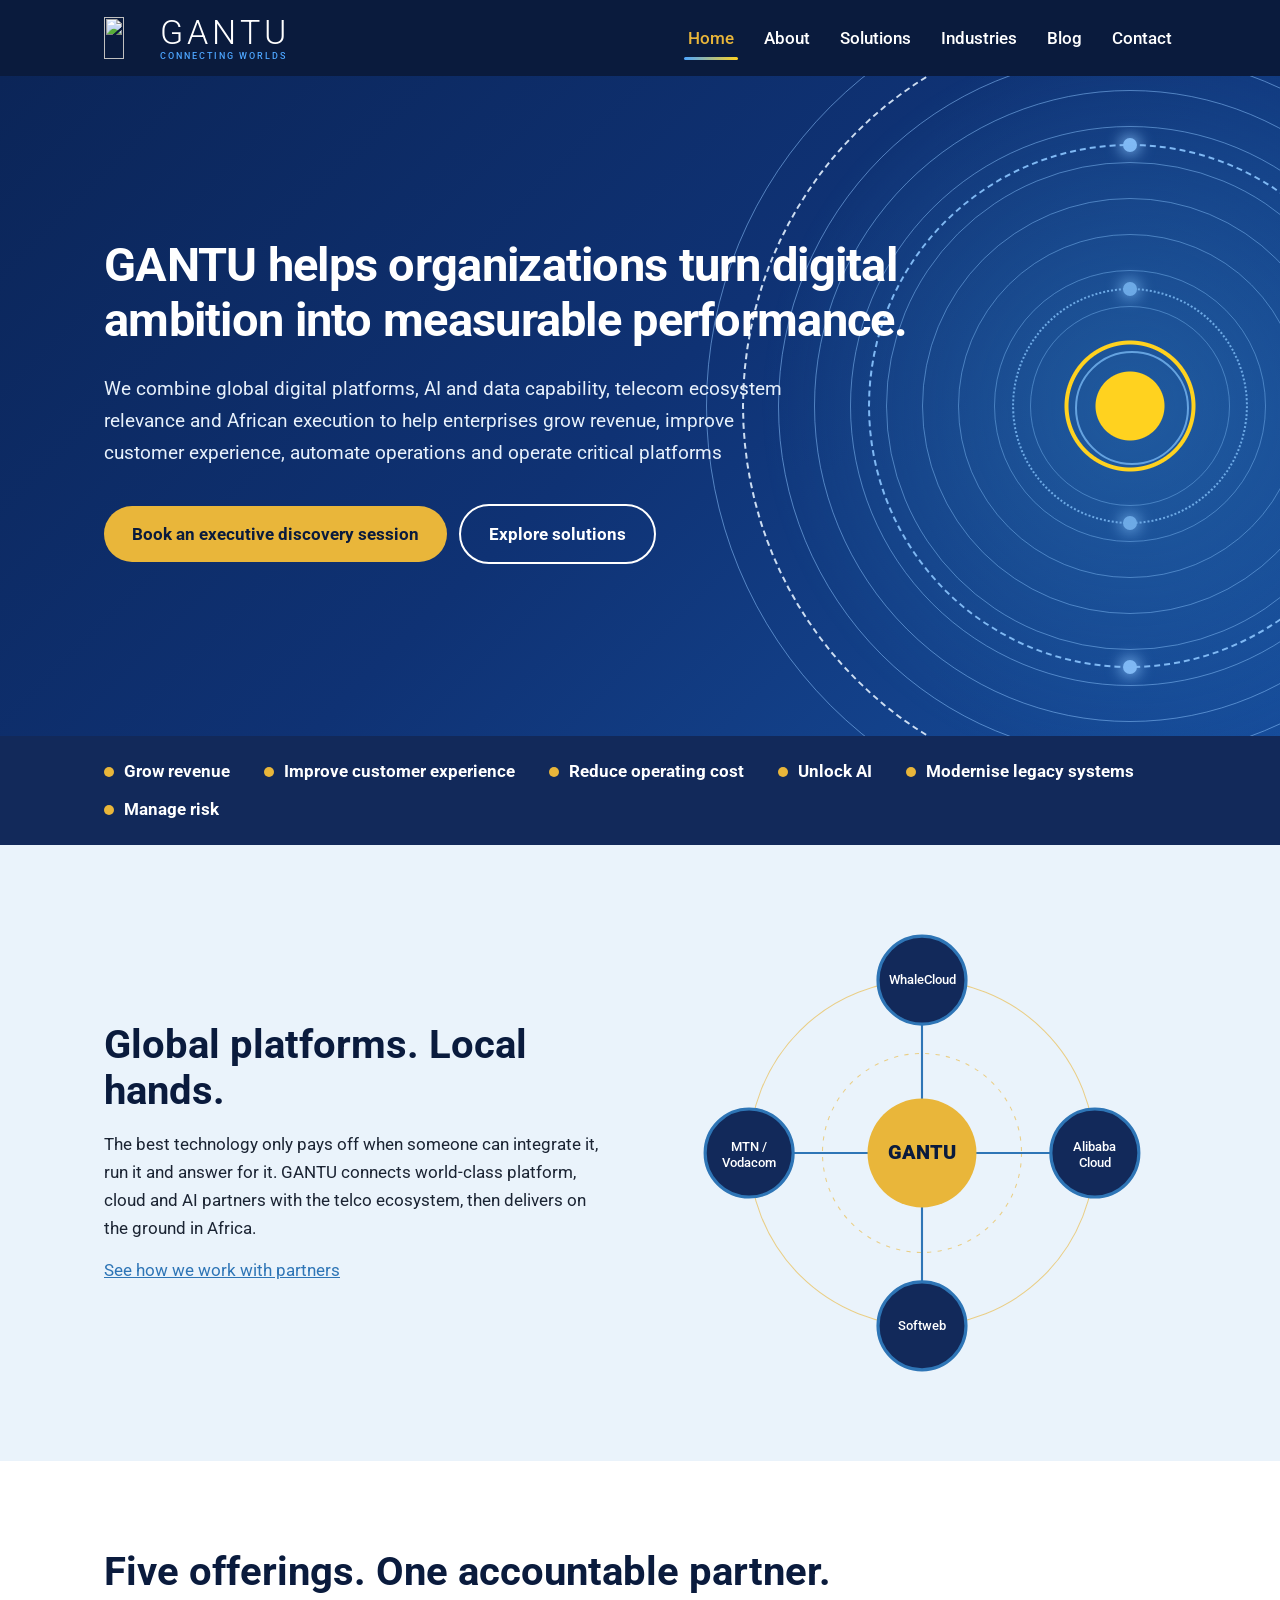
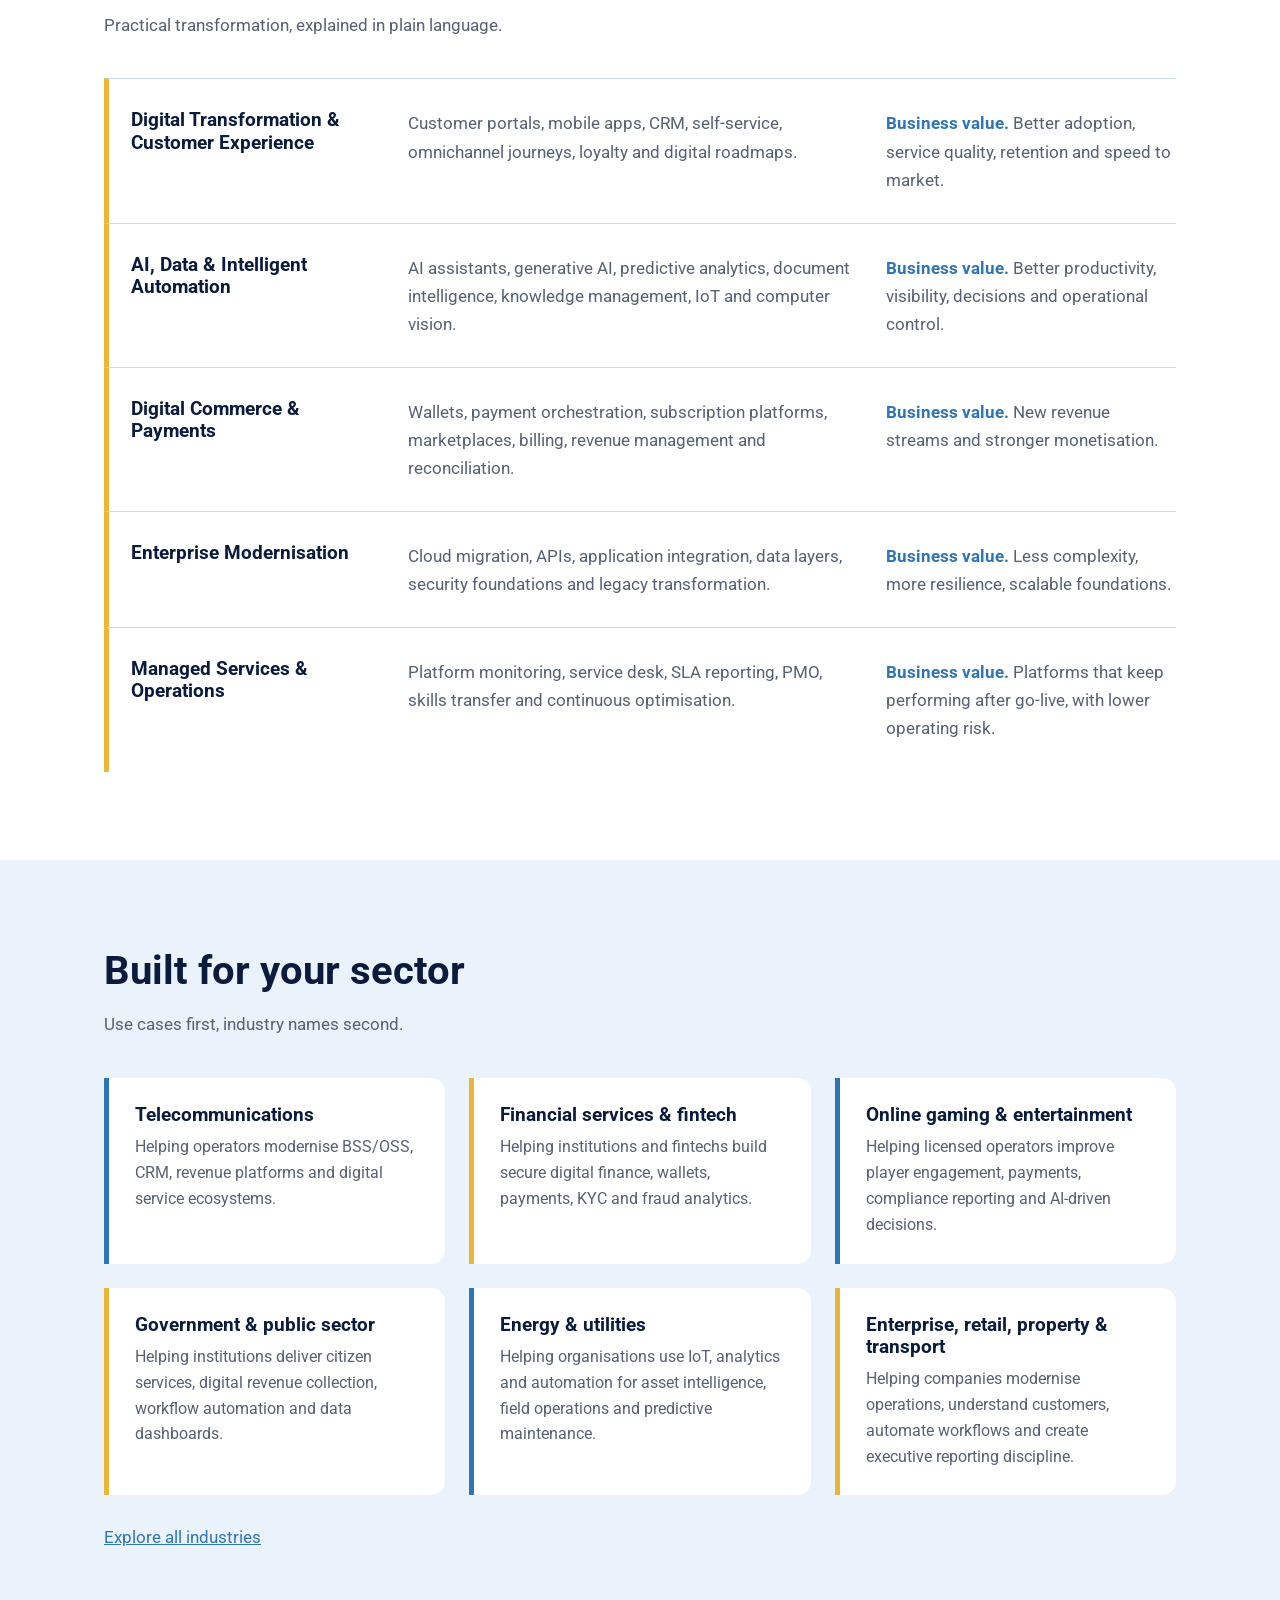
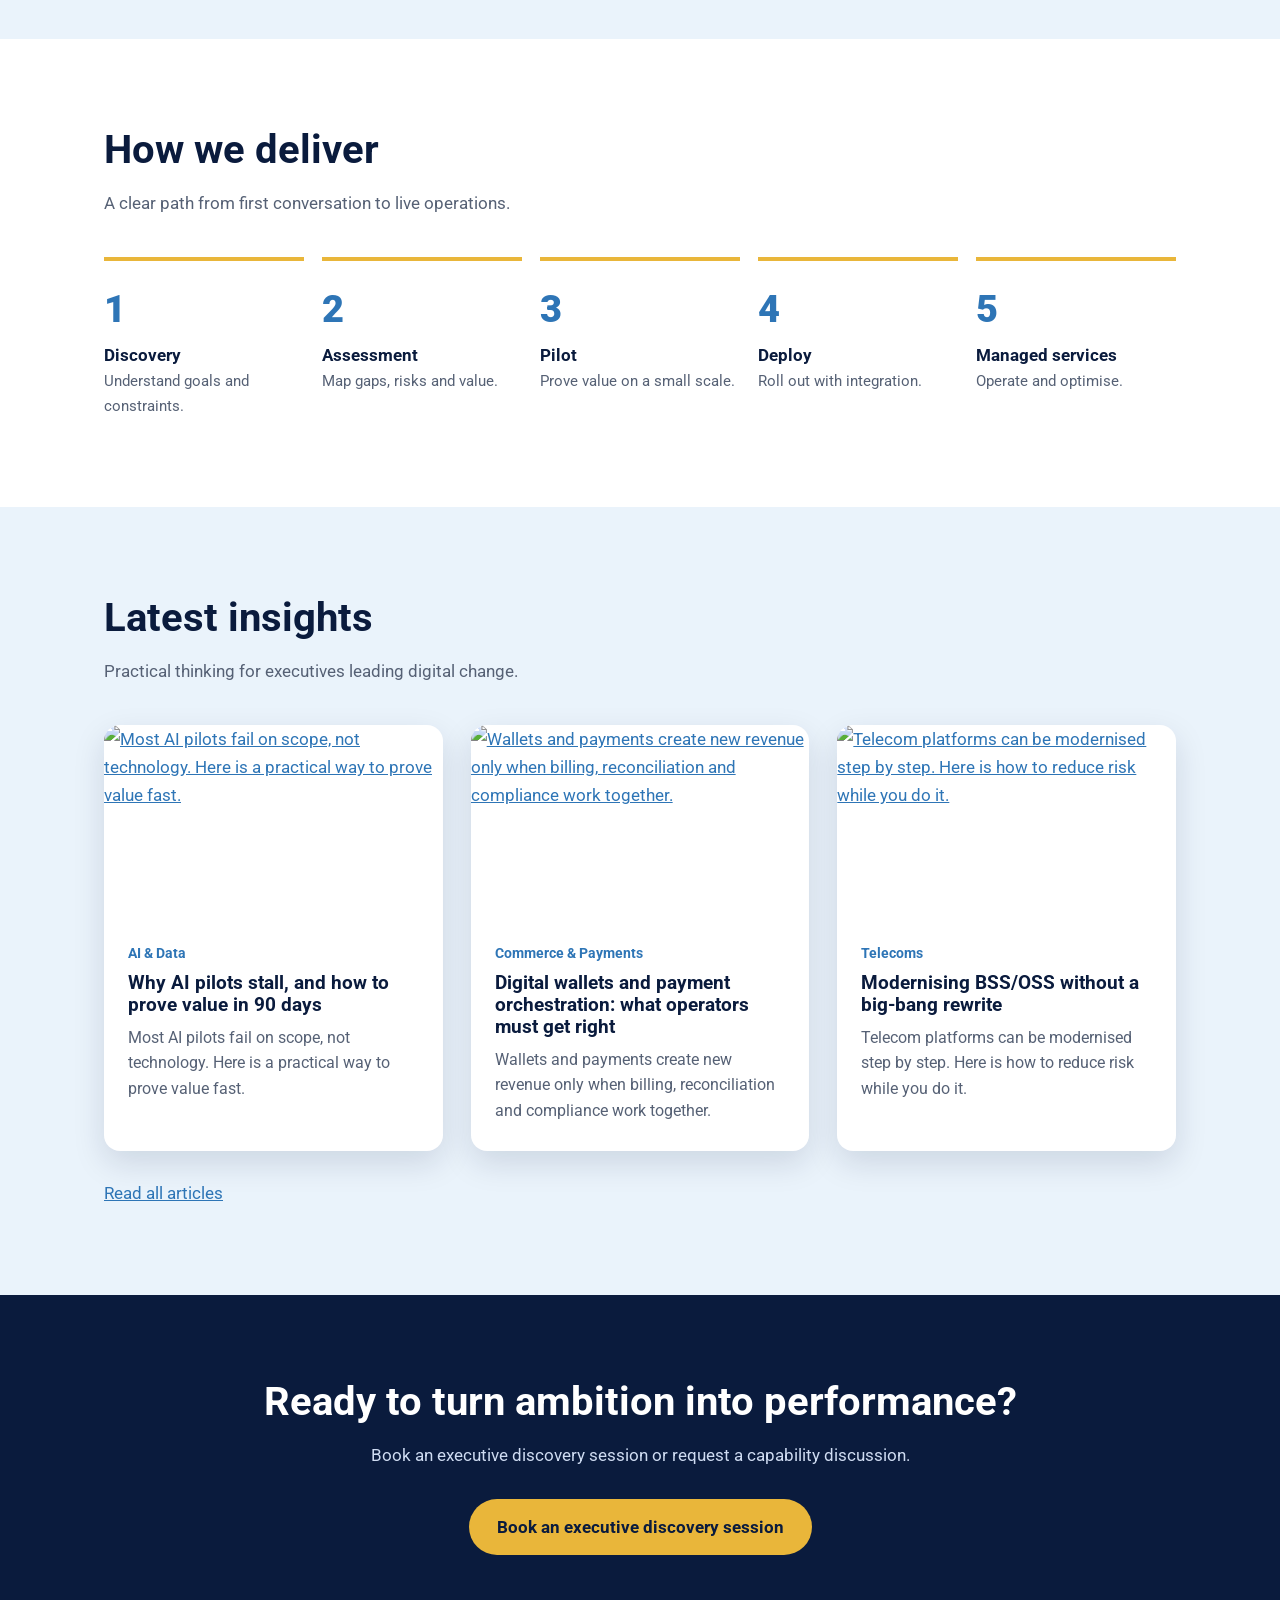
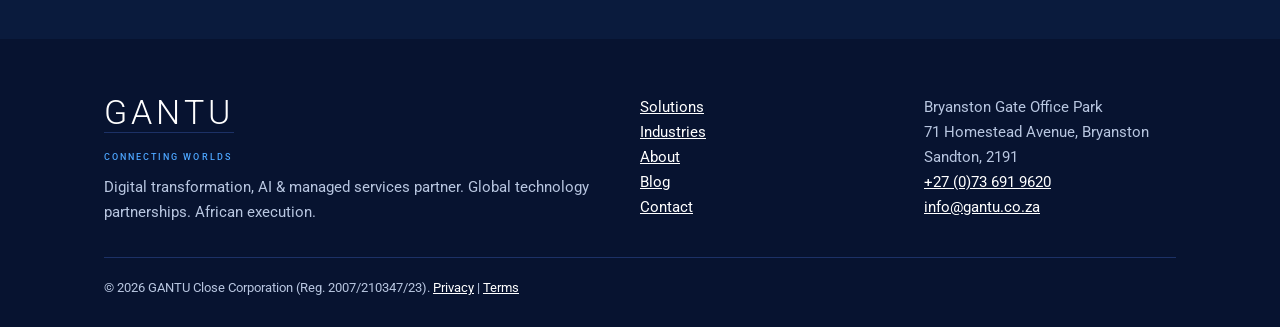
==== index.html @ 1ffa5082 "Add files via upload" ====
<!DOCTYPE html>
<html lang="en-ZA"><head><meta charset="utf-8"><meta name="viewport" content="width=device-width,initial-scale=1">
<title>GANTU | Digital Transformation, AI & Managed Services Partner</title><meta name="description" content="GANTU helps organisations grow revenue, improve customer experience, automate operations and operate critical digital platforms through global technology partnerships and African execution."><link rel="canonical" href="https://gantu.co.za/">
<meta name="robots" content="index,follow,max-image-preview:large"><meta name="theme-color" content="#0A1B3D">
<meta property="og:type" content="website"><meta property="og:site_name" content="GANTU"><meta property="og:title" content="GANTU | Digital Transformation, AI & Managed Services Partner"><meta property="og:description" content="GANTU helps organisations grow revenue, improve customer experience, automate operations and operate critical digital platforms through global technology partnerships and African execution."><meta property="og:image" content="https://gantu.co.za/wp-content/uploads/2024/11/logo_light.png"><meta name="twitter:card" content="summary_large_image">
<link rel="preconnect" href="https://fonts.googleapis.com"><link rel="preconnect" href="https://fonts.gstatic.com" crossorigin>
<link href="https://fonts.googleapis.com/css2?family=Roboto:wght@400;500;700;900&display=swap" rel="stylesheet"><link rel="stylesheet" href="style.css"><script type="application/ld+json">{"@context": "https://schema.org", "@type": "Organization", "name": "GANTU", "url": "https://gantu.co.za/", "logo": "https://gantu.co.za/wp-content/uploads/2024/11/logo_light.png", "email": "info@gantu.co.za", "telephone": "+27736919620", "address": {"@type": "PostalAddress", "streetAddress": "Bryanston Gate Office Park, 71 Homestead Avenue, Bryanston", "addressLocality": "Sandton", "addressRegion": "Gauteng", "postalCode": "2191", "addressCountry": "ZA"}}</script></head>
<body><header><div class="w nav"><a href="index.html" class="brand"><img src="images/gantu-icon.png" alt="" width="140" height="123"><span class="wm"><b>GANTU</b><small>Connecting Worlds</small></span></a>
<input type="checkbox" id="m" aria-label="Toggle menu"><label for="m" class="bg" aria-hidden="true">&#9776;</label>
<ul><li><a href="index.html" aria-current=page>Home</a></li><li><a href="about.html">About</a></li><li><a href="solutions.html">Solutions</a></li><li><a href="industries.html">Industries</a></li><li><a href="blog.html">Blog</a></li><li><a href="contact.html">Contact</a></li></ul></div></header>
<main><section class="hero big"><div class="net" aria-hidden="true"><i></i><i></i><u style="--d:200px"></u><u style="--d:272px"></u><u style="--d:344px"></u><u style="--d:416px"></u><u style="--d:488px"></u><u style="--d:560px"></u><u style="--d:632px"></u><u style="--d:704px"></u><u class=d style="--d:776px"></u><u style="--d:848px"></u></div><div class="w"><h1>GANTU helps organizations turn digital ambition into measurable performance.</h1><p>We combine global digital platforms, AI and data capability, telecom ecosystem relevance and African execution to help enterprises grow revenue, improve customer experience, automate operations and operate critical platforms</p><a class="btn" href="contact.html">Book an executive discovery session</a> &nbsp; <a class="btn o" href="solutions.html">Explore solutions</a></div></section>
<div class="band"><div class="w"><ul><li>Grow revenue</li><li>Improve customer experience</li><li>Reduce operating cost</li><li>Unlock AI</li><li>Modernise legacy systems</li><li>Manage risk</li></ul></div></div>
<section class="s alt"><div class="w"><div class='two' style='align-items:center'><div><h2>Global platforms. Local hands.</h2><p>The best technology only pays off when someone can integrate it, run it and answer for it. GANTU connects world-class platform, cloud and AI partners with the telco ecosystem, then delivers on the ground in Africa.</p><p style='margin-top:14px'><a href='about.html'>See how we work with partners</a></p></div><svg class="orbit" viewBox="0 0 420 420" role="img" aria-label="GANTU connects WhaleCloud, Alibaba Cloud, Softweb and the MTN and Vodacom ecosystem"><g fill="none" stroke="#E9B63A" stroke-opacity=".6"><circle cx="210" cy="210" r="165"/><circle cx="210" cy="210" r="95" stroke-dasharray="4 6"/></g><g stroke="#2E75B6" stroke-width="2"><path d="M210 210V45M210 210H375M210 210V375M210 210H45"/></g><circle cx="210" cy="210" r="52" fill="#E9B63A"/><text x="210" y="216" text-anchor="middle" font-weight="900" font-size="19" fill="#0A1B3D">GANTU</text><circle cx="210" cy="45" r="42" fill="#12295A" stroke="#2E75B6" stroke-width="3"/><text x="210" y="49" text-anchor="middle" fill="#fff" font-size="12" font-weight="500">WhaleCloud</text><circle cx="375" cy="210" r="42" fill="#12295A" stroke="#2E75B6" stroke-width="3"/><text x="375" y="208" text-anchor="middle" fill="#fff" font-size="12" font-weight="500">Alibaba</text><text x="375" y="223" text-anchor="middle" fill="#fff" font-size="12" font-weight="500">Cloud</text><circle cx="210" cy="375" r="42" fill="#12295A" stroke="#2E75B6" stroke-width="3"/><text x="210" y="379" text-anchor="middle" fill="#fff" font-size="12" font-weight="500">Softweb</text><circle cx="45" cy="210" r="42" fill="#12295A" stroke="#2E75B6" stroke-width="3"/><text x="45" y="208" text-anchor="middle" fill="#fff" font-size="12" font-weight="500">MTN /</text><text x="45" y="223" text-anchor="middle" fill="#fff" font-size="12" font-weight="500">Vodacom</text></svg></div></div></section>
<section class="s"><div class="w"><h2>Five offerings. One accountable partner.</h2><p class='lead'>Practical transformation, explained in plain language.</p><div class="row"><h3>Digital Transformation &amp; Customer Experience</h3><p>Customer portals, mobile apps, CRM, self-service, omnichannel journeys, loyalty and digital roadmaps.</p><p><b>Business value.</b> Better adoption, service quality, retention and speed to market.</p></div><div class="row"><h3>AI, Data &amp; Intelligent Automation</h3><p>AI assistants, generative AI, predictive analytics, document intelligence, knowledge management, IoT and computer vision.</p><p><b>Business value.</b> Better productivity, visibility, decisions and operational control.</p></div><div class="row"><h3>Digital Commerce &amp; Payments</h3><p>Wallets, payment orchestration, subscription platforms, marketplaces, billing, revenue management and reconciliation.</p><p><b>Business value.</b> New revenue streams and stronger monetisation.</p></div><div class="row"><h3>Enterprise Modernisation</h3><p>Cloud migration, APIs, application integration, data layers, security foundations and legacy transformation.</p><p><b>Business value.</b> Less complexity, more resilience, scalable foundations.</p></div><div class="row"><h3>Managed Services &amp; Operations</h3><p>Platform monitoring, service desk, SLA reporting, PMO, skills transfer and continuous optimisation.</p><p><b>Business value.</b> Platforms that keep performing after go-live, with lower operating risk.</p></div></div></section>
<section class="s alt"><div class="w"><h2>Built for your sector</h2><p class='lead'>Use cases first, industry names second.</p><div class='grid'><div class="t"><h3>Telecommunications</h3><p>Helping operators modernise BSS/OSS, CRM, revenue platforms and digital service ecosystems.</p></div><div class="t"><h3>Financial services &amp; fintech</h3><p>Helping institutions and fintechs build secure digital finance, wallets, payments, KYC and fraud analytics.</p></div><div class="t"><h3>Online gaming &amp; entertainment</h3><p>Helping licensed operators improve player engagement, payments, compliance reporting and AI-driven decisions.</p></div><div class="t"><h3>Government &amp; public sector</h3><p>Helping institutions deliver citizen services, digital revenue collection, workflow automation and data dashboards.</p></div><div class="t"><h3>Energy &amp; utilities</h3><p>Helping organisations use IoT, analytics and automation for asset intelligence, field operations and predictive maintenance.</p></div><div class="t"><h3>Enterprise, retail, property &amp; transport</h3><p>Helping companies modernise operations, understand customers, automate workflows and create executive reporting discipline.</p></div></div><p style='margin-top:28px'><a href='industries.html'>Explore all industries</a></p></div></section>
<section class="s"><div class="w"><h2>How we deliver</h2><p class='lead'>A clear path from first conversation to live operations.</p><ol class="steps"><li>Discovery<span>Understand goals and constraints.</span></li><li>Assessment<span>Map gaps, risks and value.</span></li><li>Pilot<span>Prove value on a small scale.</span></li><li>Deploy<span>Roll out with integration.</span></li><li>Managed services<span>Operate and optimise.</span></li></ol></div></section>
<section class="s alt"><div class="w"><h2>Latest insights</h2><p class='lead'>Practical thinking for executives leading digital change.</p><div class='posts'><article class="pc"><a href="ai-pilots-prove-value.html"><img src="images/ai-pilots-prove-value.svg" alt="Most AI pilots fail on scope, not technology. Here is a practical way to prove value fast." width="800" height="450" loading="lazy"></a><div><small>AI &amp; Data</small><h3><a href="ai-pilots-prove-value.html">Why AI pilots stall, and how to prove value in 90 days</a></h3><p>Most AI pilots fail on scope, not technology. Here is a practical way to prove value fast.</p></div></article><article class="pc"><a href="payment-orchestration-wallets.html"><img src="images/payment-orchestration-wallets.svg" alt="Wallets and payments create new revenue only when billing, reconciliation and compliance work together." width="800" height="450" loading="lazy"></a><div><small>Commerce &amp; Payments</small><h3><a href="payment-orchestration-wallets.html">Digital wallets and payment orchestration: what operators must get right</a></h3><p>Wallets and payments create new revenue only when billing, reconciliation and compliance work together.</p></div></article><article class="pc"><a href="modernising-bss-oss.html"><img src="images/modernising-bss-oss.svg" alt="Telecom platforms can be modernised step by step. Here is how to reduce risk while you do it." width="800" height="450" loading="lazy"></a><div><small>Telecoms</small><h3><a href="modernising-bss-oss.html">Modernising BSS/OSS without a big-bang rewrite</a></h3><p>Telecom platforms can be modernised step by step. Here is how to reduce risk while you do it.</p></div></article></div><p style='margin-top:28px'><a href='blog.html'>Read all articles</a></p></div></section>
<section class="cta"><div class="w"><h2>Ready to turn ambition into performance?</h2><p>Book an executive discovery session or request a capability discussion.</p><a class="btn" href="contact.html">Book an executive discovery session</a></div></section></main>
<footer><div class="w"><div><span class="wm"><b>GANTU</b><small>Connecting Worlds</small></span><p style="margin-top:14px">Digital transformation, AI &amp; managed services partner. Global technology partnerships. African execution.</p></div>
<nav aria-label="Footer"><p><a href="solutions.html">Solutions</a><br><a href="industries.html">Industries</a><br><a href="about.html">About</a><br><a href="blog.html">Blog</a><br><a href="contact.html">Contact</a></p></nav>
<address style="font-style:normal">Bryanston Gate Office Park<br>71 Homestead Avenue, Bryanston<br>Sandton, 2191<br><a href="tel:+27736919620">+27 (0)73 691 9620</a><br><a href="mailto:info@gantu.co.za">info@gantu.co.za</a></address>
<small>&copy; 2026 GANTU Close Corporation (Reg. 2007/210347/23). <a href="https://gantu.co.za/wp-content/uploads/2025/07/GANTU-Privacy-Policy.pdf">Privacy</a> | <a href="https://gantu.co.za/wp-content/uploads/2025/07/GANTU-Terms-Conditions.pdf">Terms</a></small></div></footer></body></html>
---- style.css ----
:root{--navy:#0A1B3D;--navy2:#12295A;--blue:#2E75B6;--sky:#EAF3FB;--gold:#E9B63A;--ink:#1B2433;--mut:#566175}
*{box-sizing:border-box;margin:0}
html{scroll-behavior:smooth}
body{font:400 17px/1.65 Roboto,sans-serif;color:var(--ink);background:#fff}
img{max-width:100%;height:auto}a{color:var(--blue)}
:focus-visible{outline:3px solid var(--gold);outline-offset:3px}
.w{max-width:1120px;margin:auto;padding:0 24px}
h1,h2,h3{line-height:1.15;color:var(--navy)}
h1{font-size:clamp(2.3rem,5.2vw,4rem);font-weight:900;letter-spacing:-.02em}
h2{font-size:clamp(1.7rem,3.2vw,2.5rem);font-weight:700;margin-bottom:16px}
h3{font-size:1.2rem;font-weight:700}
p{max-width:68ch}
header{background:var(--navy);position:sticky;top:0;z-index:9;border-bottom:3px solid var(--gold)}
.nav{display:flex;align-items:center;justify-content:space-between;min-height:76px}
.nav ul{display:flex;gap:28px;list-style:none;padding:0;align-items:center}
.nav a{color:#fff;text-decoration:none;font-weight:500}
.nav a[aria-current]{color:var(--gold)}
.btn{display:inline-block;background:var(--gold);color:var(--navy)!important;font-weight:700;padding:14px 28px;border-radius:999px;text-decoration:none;transition:transform .2s}
.btn:hover{transform:translateY(-2px)}
.btn.o{background:none;color:#fff!important;border:2px solid #fff}
#m,.bg{display:none}
.hero{background:var(--navy);color:#fff;position:relative;overflow:hidden;padding:110px 0 120px}
.hero h1{color:#fff;max-width:14ch}
.hero p{color:#cfdcf2;font-size:1.2rem;margin:24px 0 36px}
.hero .w{position:relative;z-index:1}
.hero::after{content:"";position:absolute;right:-200px;top:50%;width:820px;height:820px;margin-top:-410px;border-radius:50%;background:radial-gradient(circle,rgba(46,117,182,.6),transparent 58%),repeating-radial-gradient(circle,transparent 0 30px,rgba(233,182,58,.45) 31px 32px);animation:ring 1.8s ease-out both}
@keyframes ring{from{transform:scale(.55);opacity:0}to{transform:none;opacity:1}}
.hero.sm{padding:72px 0}.hero.sm h1{font-size:clamp(2rem,4vw,3rem);max-width:22ch}
.band{background:var(--navy2);color:#fff;padding:22px 0}
.band ul{display:flex;flex-wrap:wrap;gap:10px 34px;list-style:none;padding:0;font-weight:700;font-size:1.05rem}
.band li::before{content:"";display:inline-block;width:10px;height:10px;background:var(--gold);border-radius:50%;margin-right:10px}
.s{padding:88px 0}.alt{background:var(--sky)}
.lead{color:var(--mut);margin-bottom:40px}
.row{display:grid;grid-template-columns:1.1fr 2fr 1.3fr;gap:32px;padding:30px 0 30px 22px;border-top:1px solid #c9d8ea;border-left:5px solid var(--gold);margin-top:-1px}
.row p{color:var(--mut)}.row b{color:var(--blue)}
.grid{display:grid;grid-template-columns:repeat(auto-fit,minmax(300px,1fr));gap:24px}
.t{background:#fff;border-left:5px solid var(--blue);padding:26px;border-radius:0 14px 14px 0}
.t:nth-child(even){border-left-color:var(--gold)}
.t h3{margin-bottom:8px}.t p{color:var(--mut);font-size:.98rem}
.steps{display:grid;grid-template-columns:repeat(5,1fr);gap:18px;list-style:none;padding:0;counter-reset:n}
.steps li{counter-increment:n;border-top:4px solid var(--gold);padding-top:16px;font-weight:700;color:var(--navy)}
.steps li::before{content:counter(n);display:block;font-size:2.4rem;font-weight:900;color:var(--blue)}
.steps span{display:block;font-weight:400;color:var(--mut);font-size:.95rem}
.cta{background:var(--navy);color:#fff;text-align:center;padding:84px 0}
.cta h2{color:#fff}.cta p{margin:0 auto 30px;color:#cfdcf2}
.logos{display:flex;flex-wrap:wrap;gap:12px 30px;list-style:none;padding:0;color:var(--mut);font-weight:700}
.two{display:grid;grid-template-columns:1fr 1fr;gap:56px}
form{display:grid;gap:16px}label{font-weight:500;display:grid;gap:6px}
input,select,textarea{font:inherit;padding:13px;border:1px solid #b9c7da;border-radius:8px;width:100%}
footer{background:#071330;color:#b8c6e0;padding:56px 0 28px;font-size:.95rem}
footer .w{display:grid;grid-template-columns:2fr 1fr 1fr;gap:32px}
footer a{color:#fff}footer small{grid-column:1/-1;border-top:1px solid #1c3166;padding-top:20px}
@media(max-width:860px){
.bg{display:block;color:#fff;font-size:1.8rem;cursor:pointer}
.nav ul{display:none;position:absolute;top:76px;left:0;right:0;background:var(--navy);flex-direction:column;padding:20px 24px 28px;gap:18px;align-items:flex-start}
#m:checked~ul{display:flex}
.row,.two,footer .w{grid-template-columns:1fr}.steps{grid-template-columns:1fr 1fr}
.hero::after{opacity:.35;right:-420px}.hero{padding:72px 0 80px}.s{padding:60px 0}}
@media(prefers-reduced-motion:reduce){.hero::after{animation:none}html{scroll-behavior:auto}}
.nav ul{gap:22px}
.hero.big{background:linear-gradient(135deg,#071330,#0A1B3D 55%,#12408a);min-height:660px;display:flex;align-items:center}
.hero.big h1{font-size:clamp(2.2rem,4.8vw,3.9rem);max-width:19ch}
.hero.big::after{right:-160px;width:900px;height:900px;margin-top:-450px}
.chips{display:flex;flex-wrap:wrap;gap:10px;margin-top:44px}
.chips a{border:1px solid rgba(255,255,255,.35);color:#fff;border-radius:999px;padding:8px 18px;text-decoration:none;font-size:.95rem;transition:background .2s}
.chips a:hover{background:var(--gold);color:var(--navy);border-color:var(--gold)}
.orbit{max-width:440px;width:100%;margin:auto;display:block}
.posts{display:grid;grid-template-columns:repeat(auto-fit,minmax(310px,1fr));gap:28px}
.pc{background:#fff;border-radius:16px;overflow:hidden;box-shadow:0 12px 32px rgba(10,27,61,.13);display:flex;flex-direction:column}
.pc img{display:block;width:100%;aspect-ratio:16/9;object-fit:cover}
.pc div{padding:22px 24px 26px}.pc small{color:var(--blue);font-weight:700}
.pc h3{margin:6px 0 10px}.pc h3 a{color:var(--navy);text-decoration:none}.pc p{color:var(--mut);font-size:.97rem}
.art{max-width:760px;margin:auto}.art img{width:100%;border-radius:16px;margin:0 0 36px}
.art h2{font-size:1.6rem;margin:36px 0 10px}.art p{margin-bottom:16px;max-width:none}
.meta{color:var(--mut);font-size:.95rem;margin-bottom:24px}
@media(max-width:860px){.hero.big{min-height:0}}
.hero.big h1{font-size:clamp(1.6rem,3.7vw,3.1rem);font-weight:700;letter-spacing:-.015em;line-height:1.18;max-width:none;text-wrap:balance}
.hero.big p{max-width:62ch}
.hero.big::after{right:-300px}
@media(max-width:600px){.hero.big h1{font-size:6.2vw}.hero.big p{font-size:1.05rem}}
.hero.big::after{background:radial-gradient(circle,#F7931E 0,#F7931E 3.5%,rgba(247,147,30,.55) 7%,transparent 26%),radial-gradient(circle,rgba(46,117,182,.5),transparent 58%),repeating-radial-gradient(circle,transparent 0 30px,rgba(233,182,58,.45) 31px 32px)}
.net{position:absolute;right:-300px;top:50%;width:900px;height:900px;margin-top:-450px;pointer-events:none}
.net i{position:absolute;border-radius:50%}
.net i:nth-child(1){inset:22%;border:2px dashed rgba(233,182,58,.8);animation:spin 28s linear infinite}
.net i:nth-child(2){inset:37%;border:2px dotted rgba(255,255,255,.75);animation:spin 18s linear infinite reverse}
.net i::before,.net i::after{content:"";position:absolute;left:50%;width:14px;height:14px;margin-left:-7px;border-radius:50%;background:#F7931E;box-shadow:0 0 14px 4px rgba(247,147,30,.7)}
.net i::before{top:-8px}.net i::after{bottom:-8px}
.net::before{content:"";position:absolute;left:50%;top:50%;width:110px;height:110px;margin:-55px 0 0 -55px;border:2px solid #F7931E;border-radius:50%;animation:pulse 3.6s ease-out infinite}
@keyframes spin{to{transform:rotate(360deg)}}
@keyframes pulse{from{transform:scale(.4);opacity:.8}to{transform:scale(7);opacity:0}}
@media(max-width:860px){.net{opacity:.5}}
@media(prefers-reduced-motion:reduce){.net i,.net::before{animation:none}}
.hero.big::after{background:radial-gradient(circle,#FFD21F 0,#FFD21F 3.5%,rgba(255,210,31,.5) 7%,transparent 26%),radial-gradient(circle,rgba(46,117,182,.5),transparent 58%),repeating-radial-gradient(circle,transparent 0 30px,rgba(142,197,255,.55) 31px 32px)}
.net i:nth-child(1){border-color:#FFD21F}
.net i:nth-child(2){border-color:#8EC5FF}
.net i::before,.net i::after{background:#FFD21F;box-shadow:0 0 14px 4px rgba(255,210,31,.7)}
.net::before{border-color:#FFD21F}
.hero.big::after{background:radial-gradient(circle,transparent 0 30px,#FFD21F 31px 34px,transparent 35px),radial-gradient(circle,rgba(46,117,182,.5),transparent 58%),repeating-radial-gradient(circle,transparent 0 30px,rgba(142,197,255,.55) 31px 32px)}
.net i:nth-child(1){border-color:#8EC5FF}
.net i::before,.net i::after{background:#8EC5FF;box-shadow:0 0 14px 4px rgba(142,197,255,.7)}
.net::before{border-color:#8EC5FF}
.hero.big::after{background:radial-gradient(circle,#FFD21F 0 34px,transparent 35px),radial-gradient(circle,rgba(46,117,182,.5),transparent 58%),repeating-radial-gradient(circle,transparent 0 30px,rgba(142,197,255,.55) 31px 32px)}
.hero.big::after{background:radial-gradient(circle,#FFD21F 0 34px,transparent 35px 60px,#FFD21F 61px 64px,transparent 65px),radial-gradient(circle,rgba(46,117,182,.5),transparent 58%),repeating-radial-gradient(circle,transparent 0 30px,rgba(142,197,255,.55) 31px 32px)}
header{border-bottom:0}
.hero.big,.hero.sm{background:linear-gradient(135deg,#123F84,#1B5BB0 55%,#2E75B6)}
.hero p{color:#e6f0fb}
.hero.big,.hero.sm{background:linear-gradient(135deg,#0E2F6B 0%,#133F86 50%,#1B5BB0 100%)}
.hero.big,.hero.sm{background:linear-gradient(135deg,#0B2558 0%,#0F3274 50%,#164C9A 100%)}
.brand{display:flex;align-items:center;gap:8px}
.brand img:first-child{height:38px;width:auto}
.wm{display:inline-flex;flex-direction:column;line-height:1;color:#fff;text-decoration:none}
.wm b{font-size:34px;font-weight:300;letter-spacing:.12em}
.wm small{font-size:8.5px;font-weight:500;letter-spacing:.24em;text-transform:uppercase;color:#4DA6FF;margin-top:3px}
.brand img:first-child{height:42px}
.nav ul a{position:relative;display:inline-block;padding:10px 4px;transition:color .25s,transform .25s}
.nav ul a::after{content:"";position:absolute;left:50%;bottom:2px;width:0;height:3px;border-radius:3px;background:linear-gradient(90deg,#4DA6FF,#FFD21F);transition:width .3s ease,left .3s ease}
.nav ul a:hover,.nav ul a:focus-visible{color:#FFD21F;transform:translateY(-2px)}
.nav ul a:hover::after,.nav ul a:focus-visible::after,.nav ul a[aria-current]::after{width:100%;left:0}
.brand{transition:opacity .25s}.brand:hover{opacity:.85}
@media(prefers-reduced-motion:reduce){.nav ul a,.nav ul a::after{transition:none}.nav ul a:hover{transform:none}}
.hero.big::after{background:radial-gradient(circle,#FFD21F 0 34px,transparent 35px 61px,#FFD21F 62px 65px,transparent 66px),radial-gradient(circle,rgba(46,117,182,.5),transparent 58%)}
.net u{position:absolute;left:50%;top:50%;width:var(--d);height:var(--d);margin:calc(var(--d)/-2) 0 0 calc(var(--d)/-2);border:1px solid rgba(142,197,255,.55);border-radius:50%;animation:ring 1.8s ease-out both}
.net u.d{border:2px dashed rgba(225,240,255,.9)}
.net i:nth-child(1){inset:20.9%}.net i:nth-child(2){inset:36.9%}
@media(prefers-reduced-motion:reduce){.net u{animation:none}}
.clients{display:grid;grid-template-columns:repeat(6,1fr);gap:28px 20px;list-style:none;padding:0;margin-top:28px;align-items:center;justify-items:center}
.clients img{height:60px;width:auto;max-width:150px;object-fit:contain;display:block}
@media(max-width:860px){.clients{grid-template-columns:repeat(4,1fr)}}
@media(max-width:520px){.clients{grid-template-columns:repeat(3,1fr)}.clients img{height:48px;max-width:96px}}
.hero.ab::after{display:none}
.hero.ab .w{display:grid;grid-template-columns:1.2fr 1fr;align-items:center;gap:32px}
.iso{width:100%;max-width:400px;justify-self:end;height:auto;animation:fl 7s ease-in-out infinite}
.iso .flow{animation:fw 1.6s linear infinite}
@keyframes fw{to{stroke-dashoffset:-16}}
@keyframes fl{50%{transform:translateY(-8px)}}
@media(max-width:860px){.hero.ab .w{grid-template-columns:1fr}.iso{max-width:260px;justify-self:center}}
@media(prefers-reduced-motion:reduce){.iso,.iso .flow{animation:none}}
.iso .pr{animation:pr 3.4s ease-in-out infinite;transform-box:fill-box;transform-origin:center}
@keyframes pr{50%{transform:scale(1.12);opacity:.35}}
@media(prefers-reduced-motion:reduce){.iso .pr{animation:none}}
.iso .pin{animation:pn 2.6s ease-in-out infinite}
@keyframes pn{50%{transform:translateY(-10px)}}
@media(prefers-reduced-motion:reduce){.iso .pin{animation:none}}
.iso.s{height:310px;width:auto;max-width:100%}
@media(max-width:860px){.iso.s{height:auto;width:100%;max-width:240px}}
.iso.s{height:390px;margin:-40px 0}
@media(max-width:860px){.iso.s{height:auto;width:100%;max-width:240px;margin:0}}
.hero.sm{background:radial-gradient(circle at 78% 50%,rgba(90,175,255,.45),transparent 52%),linear-gradient(110deg,#0A1B3D 0%,#0F3274 38%,#1B5BB0 72%,#3E8FD6 100%)}
.hero.sm{background:linear-gradient(90deg,#0A1F4D 0%,#0D2B66 30%,#17458F 50%,#0D2B66 70%,#0A1F4D 100%)}
.hero.ab::after{display:block;content:"";position:absolute;width:760px;height:760px;top:50%;margin-top:-380px;right:calc((100% - 1072px)/2 - 151px);border-radius:50%;background:repeating-radial-gradient(circle,transparent 0 59px,rgba(142,197,255,.2) 60px 61px);-webkit-mask-image:radial-gradient(circle,#000 35%,transparent 70%);mask-image:radial-gradient(circle,#000 35%,transparent 70%);animation:none}
.hero.ab::before{content:"";position:absolute;width:520px;height:520px;top:50%;margin-top:-260px;right:calc((100% - 1072px)/2 - 31px);border-radius:50%;border:2px dashed rgba(142,197,255,.22);animation:spin 70s linear infinite}
@media(max-width:860px){.hero.ab::after{right:calc(50% - 380px)}.hero.ab::before{right:calc(50% - 260px)}}
@media(prefers-reduced-motion:reduce){.hero.ab::before{animation:none}}
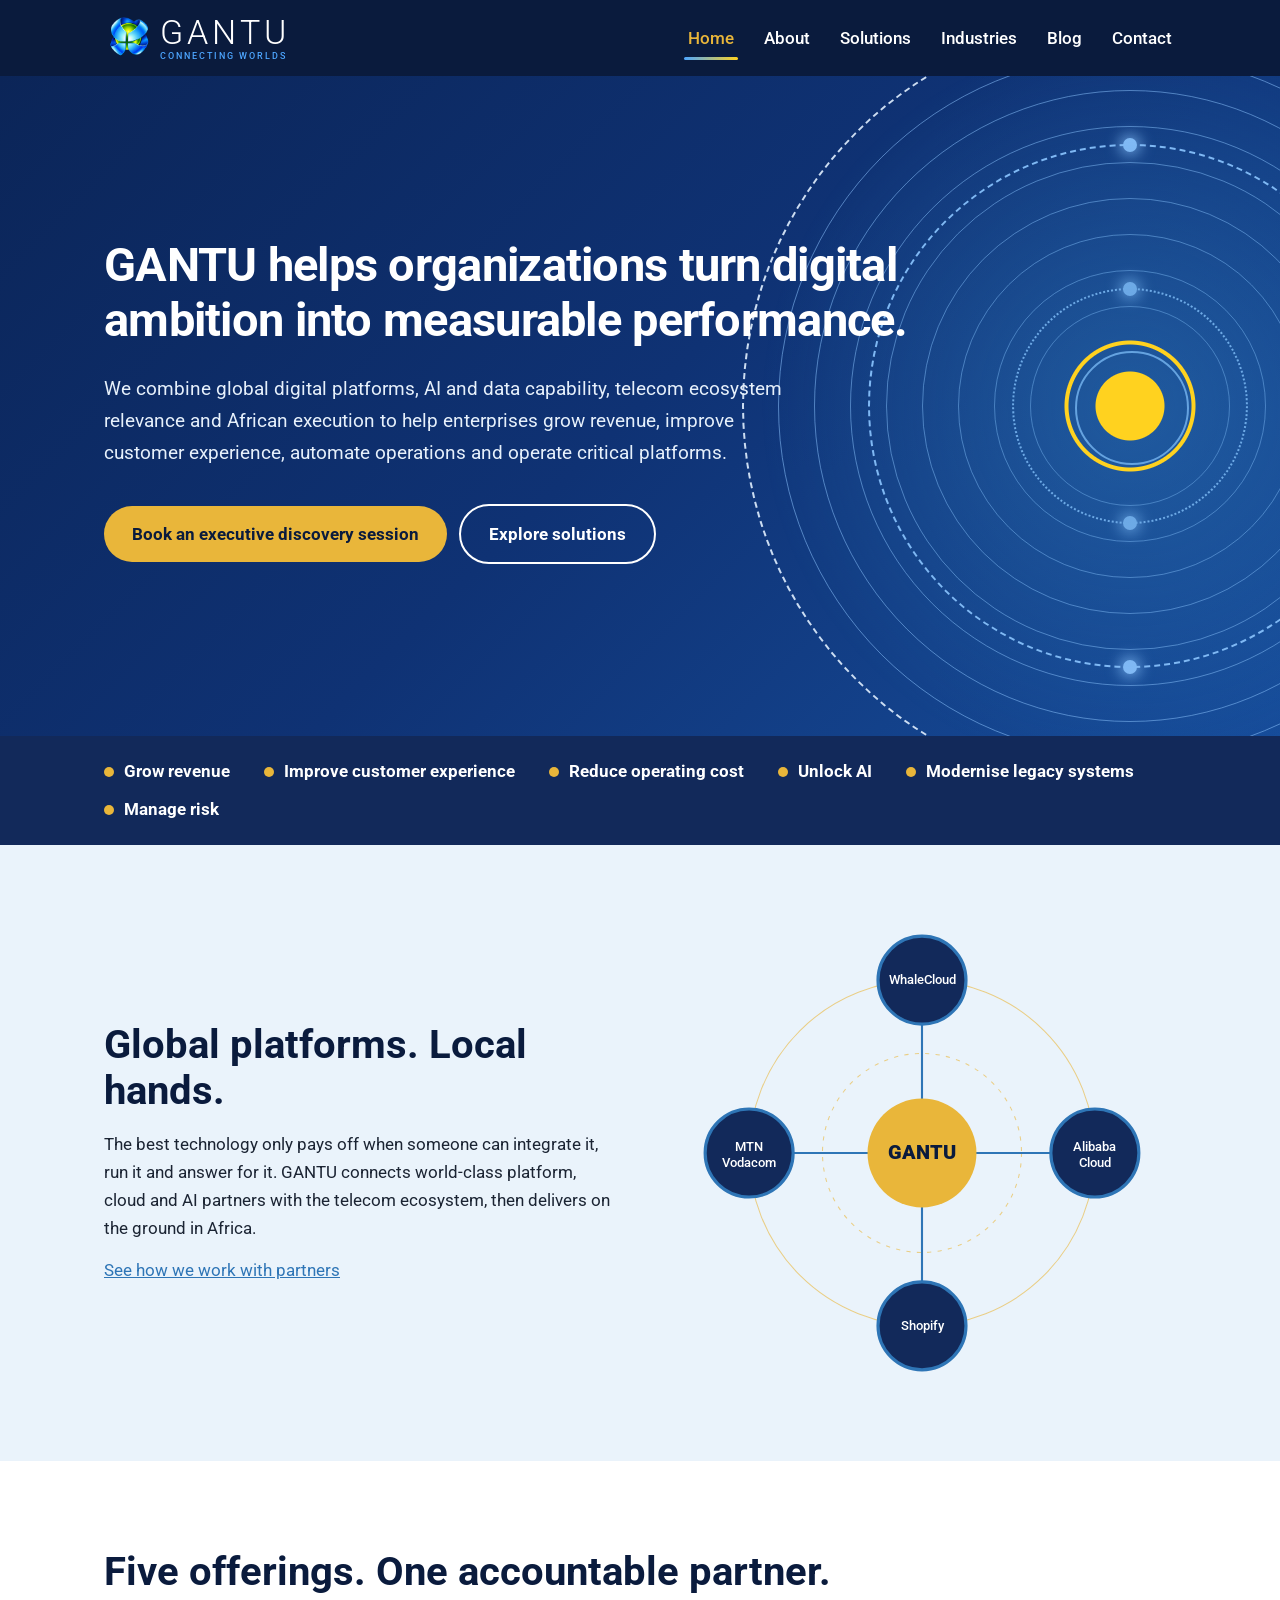
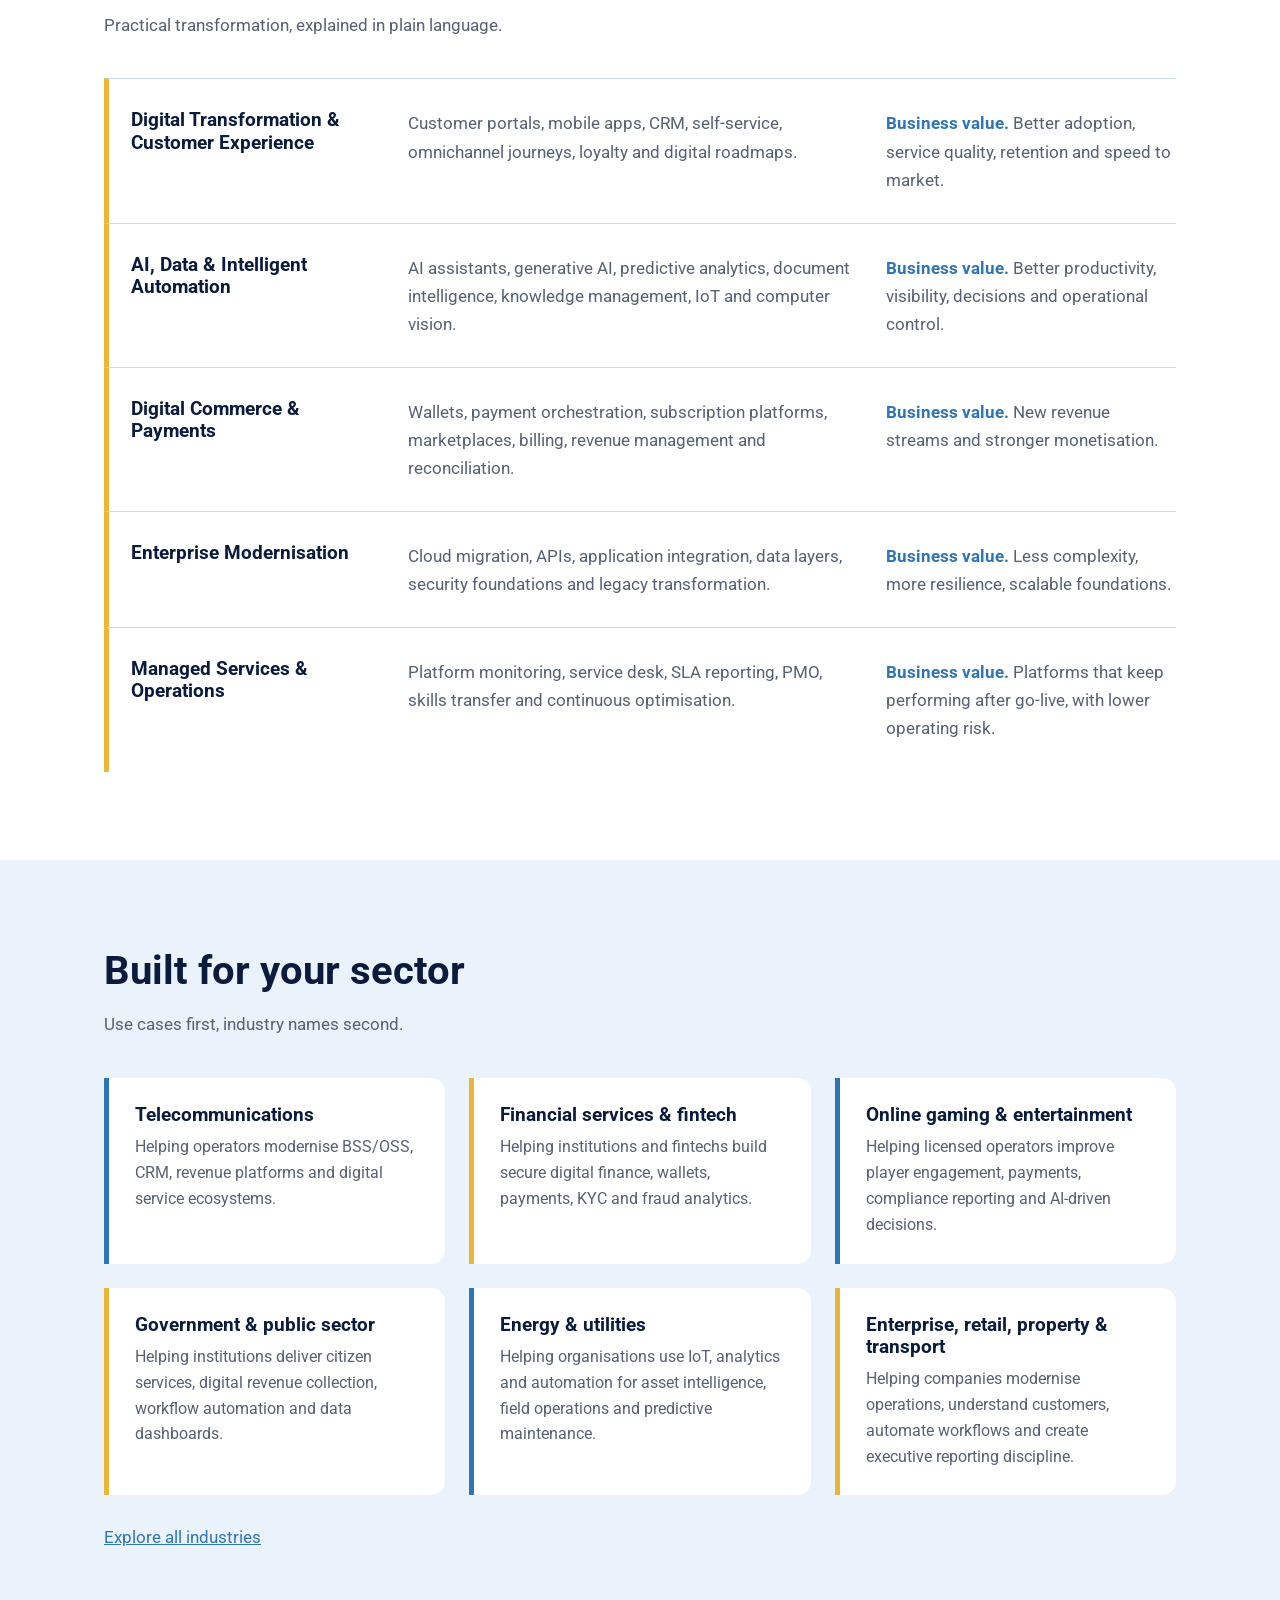
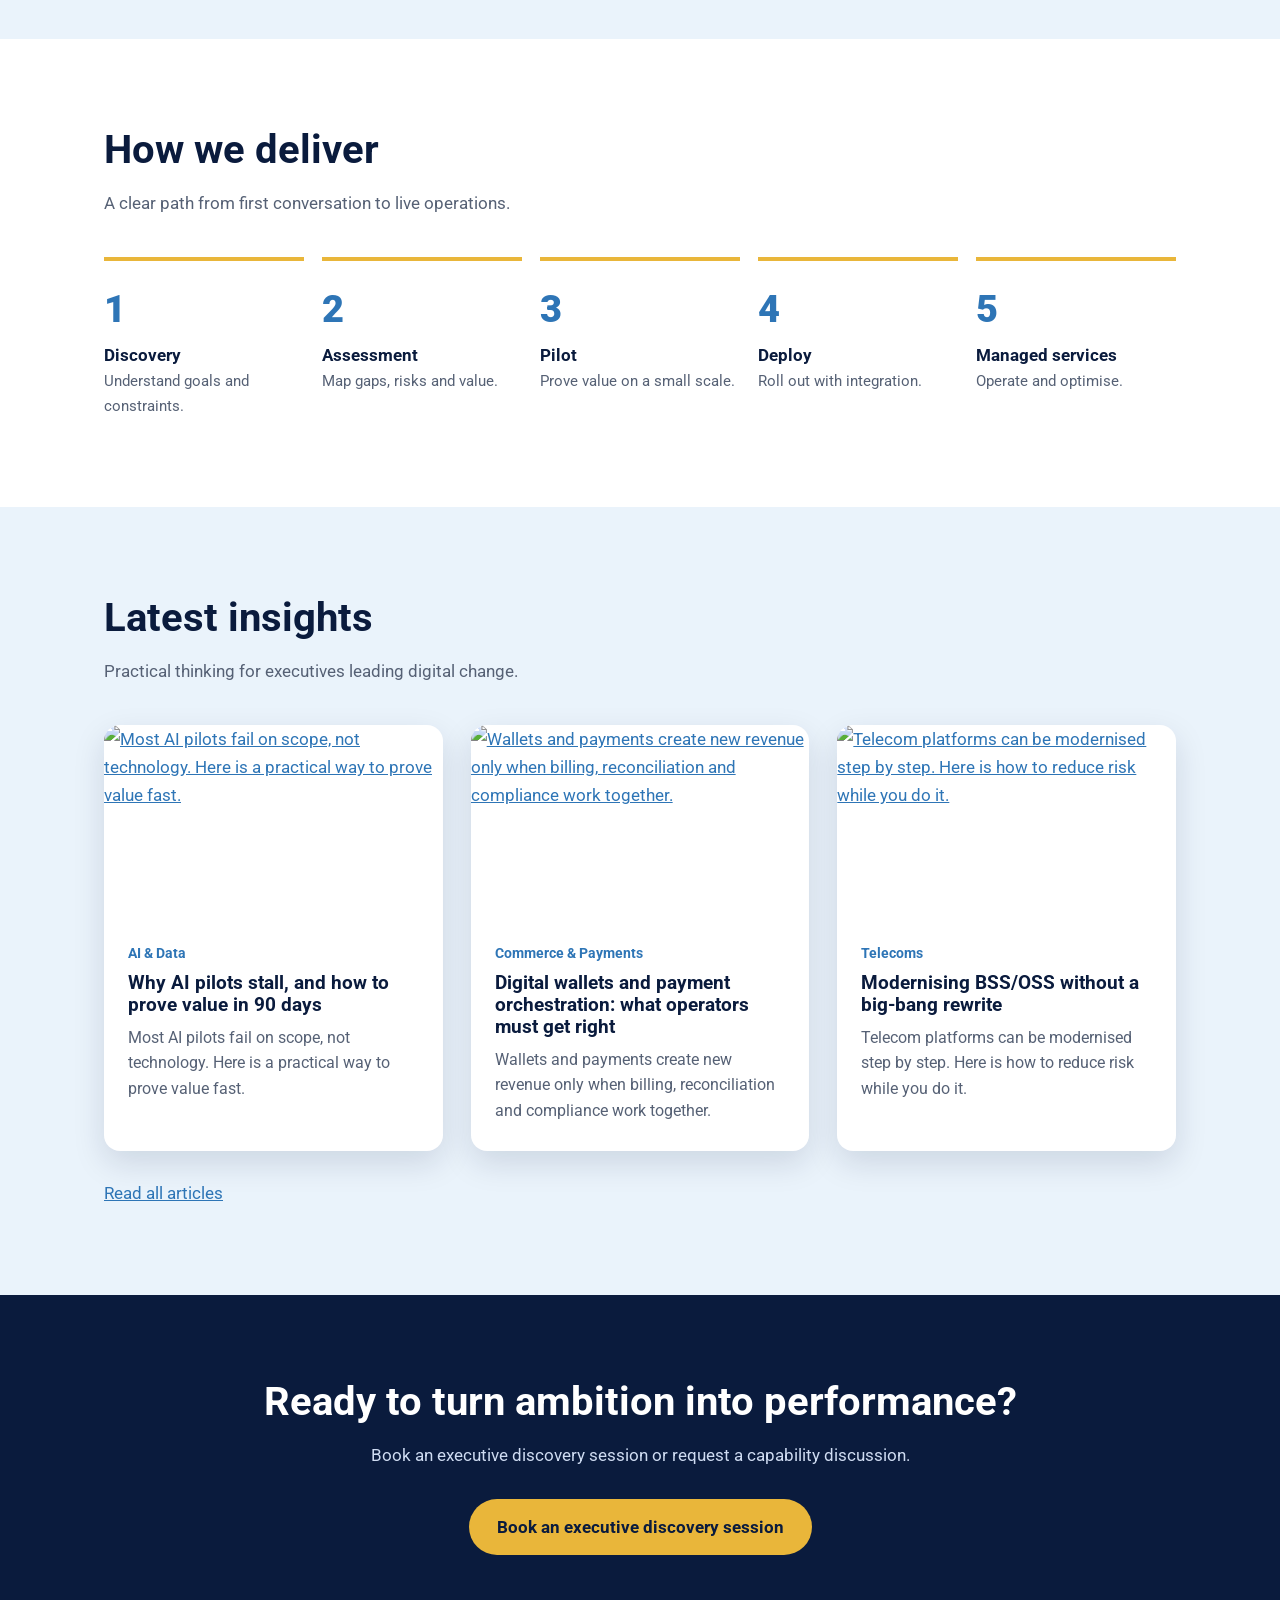
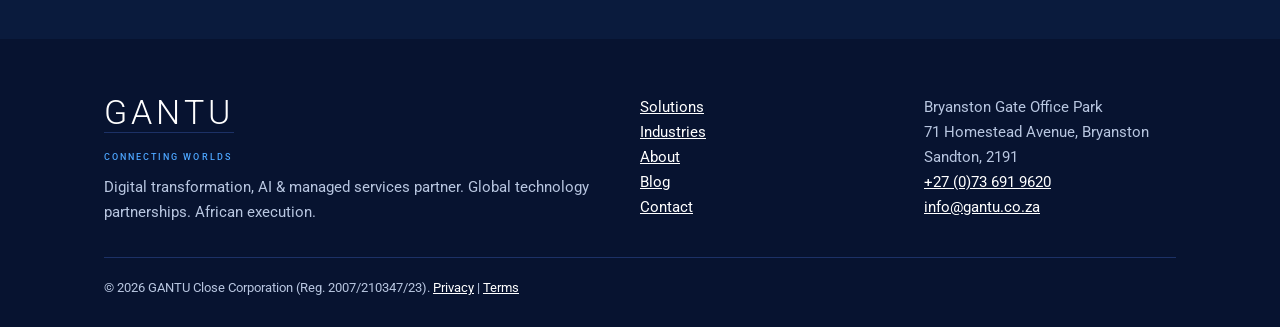
==== commit e50ccb12: "Fix broken logo references in the site navigation by pointing to the existing root-level gantu-icon." ====
--- a/index.html
+++ b/index.html
@@ -1,22 +1,23 @@
 <!DOCTYPE html>
 <html lang="en-ZA"><head><meta charset="utf-8"><meta name="viewport" content="width=device-width,initial-scale=1">
-<title>GANTU | Digital Transformation, AI & Managed Services Partner</title><meta name="description" content="GANTU helps organisations grow revenue, improve customer experience, automate operations and operate critical digital platforms through global technology partnerships and African execution."><link rel="canonical" href="https://gantu.co.za/">
-<meta name="robots" content="index,follow,max-image-preview:large"><meta name="theme-color" content="#0A1B3D">
+<title>GANTU | Digital Transformation, AI & Managed Services Partner</title><meta name="description" content="GANTU helps organisations grow revenue, improve customer experience, automate operations and operate critical digital platforms through global technology partnerships and African execution."><meta name="robots" content="index,follow,max-image-preview:large"><meta name="theme-color" content="#0A1B3D">
 <meta property="og:type" content="website"><meta property="og:site_name" content="GANTU"><meta property="og:title" content="GANTU | Digital Transformation, AI & Managed Services Partner"><meta property="og:description" content="GANTU helps organisations grow revenue, improve customer experience, automate operations and operate critical digital platforms through global technology partnerships and African execution."><meta property="og:image" content="https://gantu.co.za/wp-content/uploads/2024/11/logo_light.png"><meta name="twitter:card" content="summary_large_image">
 <link rel="preconnect" href="https://fonts.googleapis.com"><link rel="preconnect" href="https://fonts.gstatic.com" crossorigin>
 <link href="https://fonts.googleapis.com/css2?family=Roboto:wght@400;500;700;900&display=swap" rel="stylesheet"><link rel="stylesheet" href="style.css"><script type="application/ld+json">{"@context": "https://schema.org", "@type": "Organization", "name": "GANTU", "url": "https://gantu.co.za/", "logo": "https://gantu.co.za/wp-content/uploads/2024/11/logo_light.png", "email": "info@gantu.co.za", "telephone": "+27736919620", "address": {"@type": "PostalAddress", "streetAddress": "Bryanston Gate Office Park, 71 Homestead Avenue, Bryanston", "addressLocality": "Sandton", "addressRegion": "Gauteng", "postalCode": "2191", "addressCountry": "ZA"}}</script></head>
-<body><header><div class="w nav"><a href="index.html" class="brand"><img src="images/gantu-icon.png" alt="" width="140" height="123"><span class="wm"><b>GANTU</b><small>Connecting Worlds</small></span></a>
+<body><header><div class="w nav"><a href="index.html" class="brand"><img src="gantu-icon.png" alt="GANTU logo" width="140" height="123"><span class="wm"><b>GANTU</b><small>Connecting Worlds</small></span></a>
 <input type="checkbox" id="m" aria-label="Toggle menu"><label for="m" class="bg" aria-hidden="true">&#9776;</label>
 <ul><li><a href="index.html" aria-current=page>Home</a></li><li><a href="about.html">About</a></li><li><a href="solutions.html">Solutions</a></li><li><a href="industries.html">Industries</a></li><li><a href="blog.html">Blog</a></li><li><a href="contact.html">Contact</a></li></ul></div></header>
-<main><section class="hero big"><div class="net" aria-hidden="true"><i></i><i></i><u style="--d:200px"></u><u style="--d:272px"></u><u style="--d:344px"></u><u style="--d:416px"></u><u style="--d:488px"></u><u style="--d:560px"></u><u style="--d:632px"></u><u style="--d:704px"></u><u class=d style="--d:776px"></u><u style="--d:848px"></u></div><div class="w"><h1>GANTU helps organizations turn digital ambition into measurable performance.</h1><p>We combine global digital platforms, AI and data capability, telecom ecosystem relevance and African execution to help enterprises grow revenue, improve customer experience, automate operations and operate critical platforms</p><a class="btn" href="contact.html">Book an executive discovery session</a> &nbsp; <a class="btn o" href="solutions.html">Explore solutions</a></div></section>
+<main><section class="hero big"><div class="net" aria-hidden="true"><i></i><i></i><u style="--d:200px"></u><u style="--d:272px"></u><u style="--d:344px"></u><u style="--d:416px"></u><u style="--d:488px"></u><u style="--d:560px"></u><u style="--d:632px"></u><u style="--d:704px"></u><u class="d" style="--d:776px"></u></div>
+<div class="w"><h1>GANTU helps organizations turn digital ambition into measurable performance.</h1><p>We combine global digital platforms, AI and data capability, telecom ecosystem relevance and African execution to help enterprises grow revenue, improve customer experience, automate operations and operate critical platforms.</p><a class="btn" href="contact.html">Book an executive discovery session</a> &nbsp; <a class="btn o" href="solutions.html">Explore solutions</a></div></section>
 <div class="band"><div class="w"><ul><li>Grow revenue</li><li>Improve customer experience</li><li>Reduce operating cost</li><li>Unlock AI</li><li>Modernise legacy systems</li><li>Manage risk</li></ul></div></div>
-<section class="s alt"><div class="w"><div class='two' style='align-items:center'><div><h2>Global platforms. Local hands.</h2><p>The best technology only pays off when someone can integrate it, run it and answer for it. GANTU connects world-class platform, cloud and AI partners with the telco ecosystem, then delivers on the ground in Africa.</p><p style='margin-top:14px'><a href='about.html'>See how we work with partners</a></p></div><svg class="orbit" viewBox="0 0 420 420" role="img" aria-label="GANTU connects WhaleCloud, Alibaba Cloud, Softweb and the MTN and Vodacom ecosystem"><g fill="none" stroke="#E9B63A" stroke-opacity=".6"><circle cx="210" cy="210" r="165"/><circle cx="210" cy="210" r="95" stroke-dasharray="4 6"/></g><g stroke="#2E75B6" stroke-width="2"><path d="M210 210V45M210 210H375M210 210V375M210 210H45"/></g><circle cx="210" cy="210" r="52" fill="#E9B63A"/><text x="210" y="216" text-anchor="middle" font-weight="900" font-size="19" fill="#0A1B3D">GANTU</text><circle cx="210" cy="45" r="42" fill="#12295A" stroke="#2E75B6" stroke-width="3"/><text x="210" y="49" text-anchor="middle" fill="#fff" font-size="12" font-weight="500">WhaleCloud</text><circle cx="375" cy="210" r="42" fill="#12295A" stroke="#2E75B6" stroke-width="3"/><text x="375" y="208" text-anchor="middle" fill="#fff" font-size="12" font-weight="500">Alibaba</text><text x="375" y="223" text-anchor="middle" fill="#fff" font-size="12" font-weight="500">Cloud</text><circle cx="210" cy="375" r="42" fill="#12295A" stroke="#2E75B6" stroke-width="3"/><text x="210" y="379" text-anchor="middle" fill="#fff" font-size="12" font-weight="500">Softweb</text><circle cx="45" cy="210" r="42" fill="#12295A" stroke="#2E75B6" stroke-width="3"/><text x="45" y="208" text-anchor="middle" fill="#fff" font-size="12" font-weight="500">MTN /</text><text x="45" y="223" text-anchor="middle" fill="#fff" font-size="12" font-weight="500">Vodacom</text></svg></div></div></section>
-<section class="s"><div class="w"><h2>Five offerings. One accountable partner.</h2><p class='lead'>Practical transformation, explained in plain language.</p><div class="row"><h3>Digital Transformation &amp; Customer Experience</h3><p>Customer portals, mobile apps, CRM, self-service, omnichannel journeys, loyalty and digital roadmaps.</p><p><b>Business value.</b> Better adoption, service quality, retention and speed to market.</p></div><div class="row"><h3>AI, Data &amp; Intelligent Automation</h3><p>AI assistants, generative AI, predictive analytics, document intelligence, knowledge management, IoT and computer vision.</p><p><b>Business value.</b> Better productivity, visibility, decisions and operational control.</p></div><div class="row"><h3>Digital Commerce &amp; Payments</h3><p>Wallets, payment orchestration, subscription platforms, marketplaces, billing, revenue management and reconciliation.</p><p><b>Business value.</b> New revenue streams and stronger monetisation.</p></div><div class="row"><h3>Enterprise Modernisation</h3><p>Cloud migration, APIs, application integration, data layers, security foundations and legacy transformation.</p><p><b>Business value.</b> Less complexity, more resilience, scalable foundations.</p></div><div class="row"><h3>Managed Services &amp; Operations</h3><p>Platform monitoring, service desk, SLA reporting, PMO, skills transfer and continuous optimisation.</p><p><b>Business value.</b> Platforms that keep performing after go-live, with lower operating risk.</p></div></div></section>
-<section class="s alt"><div class="w"><h2>Built for your sector</h2><p class='lead'>Use cases first, industry names second.</p><div class='grid'><div class="t"><h3>Telecommunications</h3><p>Helping operators modernise BSS/OSS, CRM, revenue platforms and digital service ecosystems.</p></div><div class="t"><h3>Financial services &amp; fintech</h3><p>Helping institutions and fintechs build secure digital finance, wallets, payments, KYC and fraud analytics.</p></div><div class="t"><h3>Online gaming &amp; entertainment</h3><p>Helping licensed operators improve player engagement, payments, compliance reporting and AI-driven decisions.</p></div><div class="t"><h3>Government &amp; public sector</h3><p>Helping institutions deliver citizen services, digital revenue collection, workflow automation and data dashboards.</p></div><div class="t"><h3>Energy &amp; utilities</h3><p>Helping organisations use IoT, analytics and automation for asset intelligence, field operations and predictive maintenance.</p></div><div class="t"><h3>Enterprise, retail, property &amp; transport</h3><p>Helping companies modernise operations, understand customers, automate workflows and create executive reporting discipline.</p></div></div><p style='margin-top:28px'><a href='industries.html'>Explore all industries</a></p></div></section>
+<section class="s alt"><div class="w"><div class='two' style='align-items:center'><div><h2>Global platforms. Local hands.</h2><p>The best technology only pays off when someone can integrate it, run it and answer for it. GANTU connects world-class platform, cloud and AI partners with the telecom ecosystem, then delivers on the ground in Africa.</p><p style="margin-top:14px"><a href="about.html">See how we work with partners</a></p></div><svg class="orbit" viewBox="0 0 420 420" role="img" aria-label="GANTU connects WhaleCloud, Alibaba Cloud, Shopify and the MTN and Vodacom ecosystem"><g fill="none" stroke="#E9B63A" stroke-opacity=".6"><circle cx="210" cy="210" r="165"/><circle cx="210" cy="210" r="95" stroke-dasharray="4 6"/></g><g stroke="#2E75B6" stroke-width="2"><path d="M210 210V45M210 210H375M210 210V375M210 210H45"/></g><circle cx="210" cy="210" r="52" fill="#E9B63A"/><text x="210" y="216" text-anchor="middle" font-weight="900" font-size="19" fill="#0A1B3D">GANTU</text><circle cx="210" cy="45" r="42" fill="#12295A" stroke="#2E75B6" stroke-width="3"/><text x="210" y="49" text-anchor="middle" fill="#fff" font-size="12" font-weight="500">WhaleCloud</text><circle cx="375" cy="210" r="42" fill="#12295A" stroke="#2E75B6" stroke-width="3"/><text x="375" y="208" text-anchor="middle" fill="#fff" font-size="12" font-weight="500">Alibaba</text><text x="375" y="223" text-anchor="middle" fill="#fff" font-size="12" font-weight="500">Cloud</text><circle cx="210" cy="375" r="42" fill="#12295A" stroke="#2E75B6" stroke-width="3"/><text x="210" y="379" text-anchor="middle" fill="#fff" font-size="12" font-weight="500">Shopify</text><circle cx="45" cy="210" r="42" fill="#12295A" stroke="#2E75B6" stroke-width="3"/><text x="45" y="208" text-anchor="middle" fill="#fff" font-size="12" font-weight="500">MTN</text><text x="45" y="223" text-anchor="middle" fill="#fff" font-size="12" font-weight="500">Vodacom</text></svg></div></div></section>
+<section class="s"><div class="w"><h2>Five offerings. One accountable partner.</h2><p class='lead'>Practical transformation, explained in plain language.</p><div class="row"><h3>Digital Transformation & Customer Experience</h3><p>Customer portals, mobile apps, CRM, self-service, omnichannel journeys, loyalty and digital roadmaps.</p><p><b>Business value.</b> Better adoption, service quality, retention and speed to market.</p></div><div class="row"><h3>AI, Data & Intelligent Automation</h3><p>AI assistants, generative AI, predictive analytics, document intelligence, knowledge management, IoT and computer vision.</p><p><b>Business value.</b> Better productivity, visibility, decisions and operational control.</p></div><div class="row"><h3>Digital Commerce & Payments</h3><p>Wallets, payment orchestration, subscription platforms, marketplaces, billing, revenue management and reconciliation.</p><p><b>Business value.</b> New revenue streams and stronger monetisation.</p></div><div class="row"><h3>Enterprise Modernisation</h3><p>Cloud migration, APIs, application integration, data layers, security foundations and legacy transformation.</p><p><b>Business value.</b> Less complexity, more resilience, scalable foundations.</p></div><div class="row"><h3>Managed Services & Operations</h3><p>Platform monitoring, service desk, SLA reporting, PMO, skills transfer and continuous optimisation.</p><p><b>Business value.</b> Platforms that keep performing after go-live, with lower operating risk.</p></div></div></section>
+<section class="s alt"><div class="w"><h2>Built for your sector</h2><p class='lead'>Use cases first, industry names second.</p><div class='grid'><div class="t"><h3>Telecommunications</h3><p>Helping operators modernise BSS/OSS, CRM, revenue platforms and digital service ecosystems.</p></div><div class="t"><h3>Financial services & fintech</h3><p>Helping institutions and fintechs build secure digital finance, wallets, payments, KYC and fraud analytics.</p></div><div class="t"><h3>Online gaming & entertainment</h3><p>Helping licensed operators improve player engagement, payments, compliance reporting and AI-driven decisions.</p></div><div class="t"><h3>Government & public sector</h3><p>Helping institutions deliver citizen services, digital revenue collection, workflow automation and data dashboards.</p></div><div class="t"><h3>Energy & utilities</h3><p>Helping organisations use IoT, analytics and automation for asset intelligence, field operations and predictive maintenance.</p></div><div class="t"><h3>Enterprise, retail, property & transport</h3><p>Helping companies modernise operations, understand customers, automate workflows and create executive reporting discipline.</p></div></div><p style="margin-top:28px"><a href="industries.html">Explore all industries</a></p></div></section>
 <section class="s"><div class="w"><h2>How we deliver</h2><p class='lead'>A clear path from first conversation to live operations.</p><ol class="steps"><li>Discovery<span>Understand goals and constraints.</span></li><li>Assessment<span>Map gaps, risks and value.</span></li><li>Pilot<span>Prove value on a small scale.</span></li><li>Deploy<span>Roll out with integration.</span></li><li>Managed services<span>Operate and optimise.</span></li></ol></div></section>
-<section class="s alt"><div class="w"><h2>Latest insights</h2><p class='lead'>Practical thinking for executives leading digital change.</p><div class='posts'><article class="pc"><a href="ai-pilots-prove-value.html"><img src="images/ai-pilots-prove-value.svg" alt="Most AI pilots fail on scope, not technology. Here is a practical way to prove value fast." width="800" height="450" loading="lazy"></a><div><small>AI &amp; Data</small><h3><a href="ai-pilots-prove-value.html">Why AI pilots stall, and how to prove value in 90 days</a></h3><p>Most AI pilots fail on scope, not technology. Here is a practical way to prove value fast.</p></div></article><article class="pc"><a href="payment-orchestration-wallets.html"><img src="images/payment-orchestration-wallets.svg" alt="Wallets and payments create new revenue only when billing, reconciliation and compliance work together." width="800" height="450" loading="lazy"></a><div><small>Commerce &amp; Payments</small><h3><a href="payment-orchestration-wallets.html">Digital wallets and payment orchestration: what operators must get right</a></h3><p>Wallets and payments create new revenue only when billing, reconciliation and compliance work together.</p></div></article><article class="pc"><a href="modernising-bss-oss.html"><img src="images/modernising-bss-oss.svg" alt="Telecom platforms can be modernised step by step. Here is how to reduce risk while you do it." width="800" height="450" loading="lazy"></a><div><small>Telecoms</small><h3><a href="modernising-bss-oss.html">Modernising BSS/OSS without a big-bang rewrite</a></h3><p>Telecom platforms can be modernised step by step. Here is how to reduce risk while you do it.</p></div></article></div><p style='margin-top:28px'><a href='blog.html'>Read all articles</a></p></div></section>
-<section class="cta"><div class="w"><h2>Ready to turn ambition into performance?</h2><p>Book an executive discovery session or request a capability discussion.</p><a class="btn" href="contact.html">Book an executive discovery session</a></div></section></main>
+<section class="s alt"><div class="w"><h2>Latest insights</h2><p class='lead'>Practical thinking for executives leading digital change.</p><div class='posts'><article class="pc"><a href="ai-pilots-prove-value.html"><img src="images/ai-pilots-prove-value.svg" alt="Most AI pilots fail on scope, not technology. Here is a practical way to prove value fast." width="800" height="450" loading="lazy"></a><div><small>AI & Data</small><h3><a href="ai-pilots-prove-value.html">Why AI pilots stall, and how to prove value in 90 days</a></h3><p>Most AI pilots fail on scope, not technology. Here is a practical way to prove value fast.</p></div></article><article class="pc"><a href="payment-orchestration-wallets.html"><img src="images/payment-orchestration-wallets.svg" alt="Wallets and payments create new revenue only when billing, reconciliation and compliance work together." width="800" height="450" loading="lazy"></a><div><small>Commerce & Payments</small><h3><a href="payment-orchestration-wallets.html">Digital wallets and payment orchestration: what operators must get right</a></h3><p>Wallets and payments create new revenue only when billing, reconciliation and compliance work together.</p></div></article><article class="pc"><a href="modernising-bss-oss.html"><img src="images/modernising-bss-oss.svg" alt="Telecom platforms can be modernised step by step. Here is how to reduce risk while you do it." width="800" height="450" loading="lazy"></a><div><small>Telecoms</small><h3><a href="modernising-bss-oss.html">Modernising BSS/OSS without a big-bang rewrite</a></h3><p>Telecom platforms can be modernised step by step. Here is how to reduce risk while you do it.</p></div></article></div><p style="margin-top:28px"><a href="blog.html">Read all articles</a></p></div></section>
+<section class="cta"><div class="w"><h2>Ready to turn ambition into performance?</h2><p>Book an executive discovery session or request a capability discussion.</p><a class="btn" href="contact.html">Book an executive discovery session</a></div></section>
+</main>
 <footer><div class="w"><div><span class="wm"><b>GANTU</b><small>Connecting Worlds</small></span><p style="margin-top:14px">Digital transformation, AI &amp; managed services partner. Global technology partnerships. African execution.</p></div>
 <nav aria-label="Footer"><p><a href="solutions.html">Solutions</a><br><a href="industries.html">Industries</a><br><a href="about.html">About</a><br><a href="blog.html">Blog</a><br><a href="contact.html">Contact</a></p></nav>
 <address style="font-style:normal">Bryanston Gate Office Park<br>71 Homestead Avenue, Bryanston<br>Sandton, 2191<br><a href="tel:+27736919620">+27 (0)73 691 9620</a><br><a href="mailto:info@gantu.co.za">info@gantu.co.za</a></address>
-<small>&copy; 2026 GANTU Close Corporation (Reg. 2007/210347/23). <a href="https://gantu.co.za/wp-content/uploads/2025/07/GANTU-Privacy-Policy.pdf">Privacy</a> | <a href="https://gantu.co.za/wp-content/uploads/2025/07/GANTU-Terms-Conditions.pdf">Terms</a></small></div></footer></body></html>+<small>&copy; 2026 GANTU Close Corporation (Reg. 2007/210347/23). <a href="https://gantu.co.za/wp-content/uploads/2025/07/GANTU-Privacy-Policy.pdf">Privacy</a> | <a href="https://gantu.co.za/wp-content/uploads/2025/07/GANTU-Terms-Conditions.pdf">Terms</a></small></div></footer></body></html>
